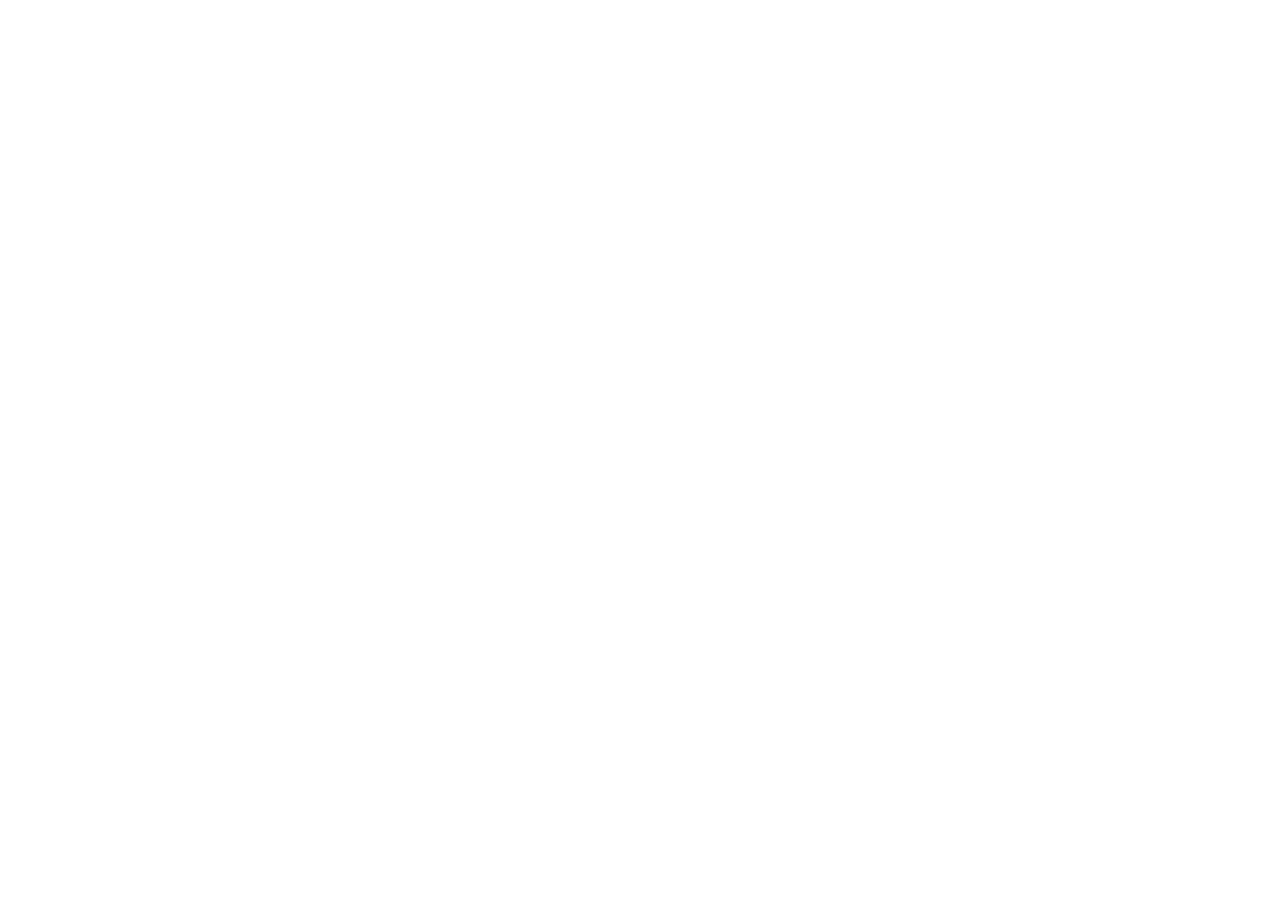
==== index.html @ 93e6b396 "feat: add initial HTML structure and main project folders" ====
<!DOCTYPE html>
<html lang="en">
<head>
    <meta charset="UTF-8">
    <meta name="viewport" content="width=device-width, initial-scale=1.0">
    <title>Document</title>
</head>
<body>
    
    
</body>
</html>
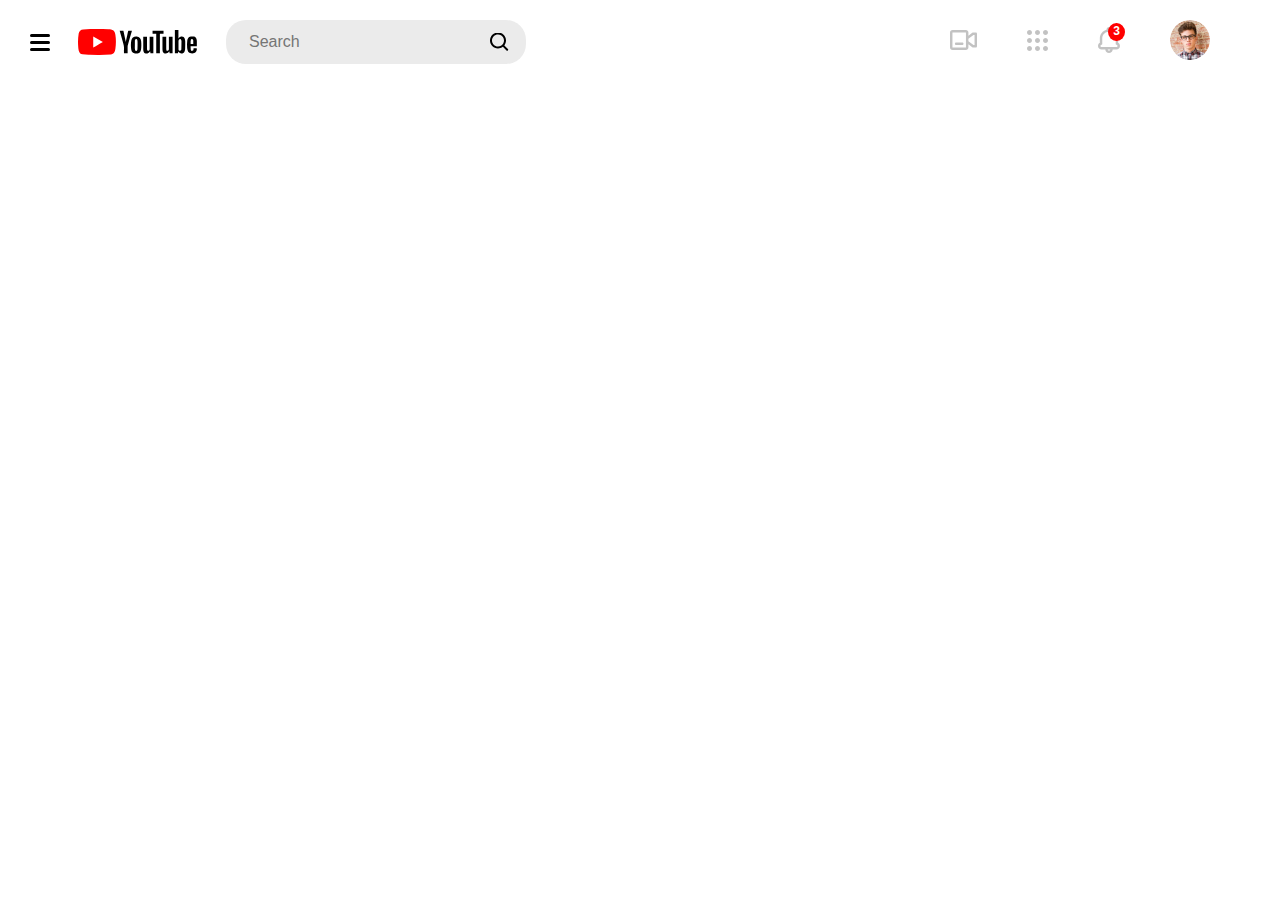
==== commit da632f87: "feat: add responsive header" ====
--- a/index.html
+++ b/index.html
@@ -1,12 +1,74 @@
 <!DOCTYPE html>
 <html lang="en">
-<head>
-    <meta charset="UTF-8">
-    <meta name="viewport" content="width=device-width, initial-scale=1.0">
+  <head>
+    <meta charset="UTF-8" />
+    <meta name="viewport" content="width=device-width, initial-scale=1.0" />
+    <link rel="stylesheet" href="css/normalise.css" />
+    <link rel="stylesheet" href="css/header.css" />
     <title>Document</title>
-</head>
-<body>
-    
-    
-</body>
-</html>+  </head>
+  <body>
+    <header class="header">
+      <div class="header__container">
+        <div class="header__left">
+          <div class="header__hamburger">
+            <div class="header__hamburger-line"></div>
+            <div class="header__hamburger-line"></div>
+            <div class="header__hamburger-line"></div>
+          </div>
+          <img
+            src="./assets/svgs/ytlogo.svg"
+            alt="YouTubelogo icon"
+            class="header__logo"
+          />
+          <div class="header__search-input">
+            <input
+              type="text"
+              class="header__search-input__field"
+              placeholder="Search"
+            />
+            <img
+              src="./assets/svgs/search.svg"
+              alt="search icon"
+              class="header__search-icon"
+            />
+          </div>
+        </div>
+
+        <div class="header__right">
+          <div class="header__controls">
+            <div class="header__control header__camera">
+              <img
+                src="./assets/svgs/camera.svg"
+                class="header__camera-icon"
+                alt="camera icon"
+              />
+            </div>
+            <div class="header__control header__sections">
+              <img
+                src="./assets/svgs/dots.svg"
+                class="header__sections-icon"
+                alt="section icon"
+              />
+            </div>
+            <div class="header__control header__notifications">
+              <img
+                src="./assets/svgs/bell.svg"
+                class="header__notifications-icon"
+                alt="notification icon"
+              />
+              <span class="header__notifications-count">3</span>
+            </div>
+          </div>
+          <div class="header__profile">
+            <img
+              src="./assets/imgs/userpic.png"
+              class="header__profile-icon"
+              alt="profile icon"
+            />
+          </div>
+        </div>
+      </div>
+    </header>
+  </body>
+</html>
--- a/css/normalise.css
+++ b/css/normalise.css
@@ -0,0 +1,349 @@
+/*! normalize.css v8.0.1 | MIT License | github.com/necolas/normalize.css */
+
+/* Document
+   ========================================================================== */
+
+/**
+ * 1. Correct the line height in all browsers.
+ * 2. Prevent adjustments of font size after orientation changes in iOS.
+ */
+
+ html {
+    line-height: 1.15; /* 1 */
+    -webkit-text-size-adjust: 100%; /* 2 */
+  }
+  
+  /* Sections
+     ========================================================================== */
+  
+  /**
+   * Remove the margin in all browsers.
+   */
+  
+  body {
+    margin: 0;
+  }
+  
+  /**
+   * Render the `main` element consistently in IE.
+   */
+  
+  main {
+    display: block;
+  }
+  
+  /**
+   * Correct the font size and margin on `h1` elements within `section` and
+   * `article` contexts in Chrome, Firefox, and Safari.
+   */
+  
+  h1 {
+    font-size: 2em;
+    margin: 0.67em 0;
+  }
+  
+  /* Grouping content
+     ========================================================================== */
+  
+  /**
+   * 1. Add the correct box sizing in Firefox.
+   * 2. Show the overflow in Edge and IE.
+   */
+  
+  hr {
+    box-sizing: content-box; /* 1 */
+    height: 0; /* 1 */
+    overflow: visible; /* 2 */
+  }
+  
+  /**
+   * 1. Correct the inheritance and scaling of font size in all browsers.
+   * 2. Correct the odd `em` font sizing in all browsers.
+   */
+  
+  pre {
+    font-family: monospace, monospace; /* 1 */
+    font-size: 1em; /* 2 */
+  }
+  
+  /* Text-level semantics
+     ========================================================================== */
+  
+  /**
+   * Remove the gray background on active links in IE 10.
+   */
+  
+  a {
+    background-color: transparent;
+  }
+  
+  /**
+   * 1. Remove the bottom border in Chrome 57-
+   * 2. Add the correct text decoration in Chrome, Edge, IE, Opera, and Safari.
+   */
+  
+  abbr[title] {
+    border-bottom: none; /* 1 */
+    text-decoration: underline; /* 2 */
+    text-decoration: underline dotted; /* 2 */
+  }
+  
+  /**
+   * Add the correct font weight in Chrome, Edge, and Safari.
+   */
+  
+  b,
+  strong {
+    font-weight: bolder;
+  }
+  
+  /**
+   * 1. Correct the inheritance and scaling of font size in all browsers.
+   * 2. Correct the odd `em` font sizing in all browsers.
+   */
+  
+  code,
+  kbd,
+  samp {
+    font-family: monospace, monospace; /* 1 */
+    font-size: 1em; /* 2 */
+  }
+  
+  /**
+   * Add the correct font size in all browsers.
+   */
+  
+  small {
+    font-size: 80%;
+  }
+  
+  /**
+   * Prevent `sub` and `sup` elements from affecting the line height in
+   * all browsers.
+   */
+  
+  sub,
+  sup {
+    font-size: 75%;
+    line-height: 0;
+    position: relative;
+    vertical-align: baseline;
+  }
+  
+  sub {
+    bottom: -0.25em;
+  }
+  
+  sup {
+    top: -0.5em;
+  }
+  
+  /* Embedded content
+     ========================================================================== */
+  
+  /**
+   * Remove the border on images inside links in IE 10.
+   */
+  
+  img {
+    border-style: none;
+  }
+  
+  /* Forms
+     ========================================================================== */
+  
+  /**
+   * 1. Change the font styles in all browsers.
+   * 2. Remove the margin in Firefox and Safari.
+   */
+  
+  button,
+  input,
+  optgroup,
+  select,
+  textarea {
+    font-family: inherit; /* 1 */
+    font-size: 100%; /* 1 */
+    line-height: 1.15; /* 1 */
+    margin: 0; /* 2 */
+  }
+  
+  /**
+   * Show the overflow in IE.
+   * 1. Show the overflow in Edge.
+   */
+  
+  button,
+  input { /* 1 */
+    overflow: visible;
+  }
+  
+  /**
+   * Remove the inheritance of text transform in Edge, Firefox, and IE.
+   * 1. Remove the inheritance of text transform in Firefox.
+   */
+  
+  button,
+  select { /* 1 */
+    text-transform: none;
+  }
+  
+  /**
+   * Correct the inability to style clickable types in iOS and Safari.
+   */
+  
+  button,
+  [type="button"],
+  [type="reset"],
+  [type="submit"] {
+    -webkit-appearance: button;
+  }
+  
+  /**
+   * Remove the inner border and padding in Firefox.
+   */
+  
+  button::-moz-focus-inner,
+  [type="button"]::-moz-focus-inner,
+  [type="reset"]::-moz-focus-inner,
+  [type="submit"]::-moz-focus-inner {
+    border-style: none;
+    padding: 0;
+  }
+  
+  /**
+   * Restore the focus styles unset by the previous rule.
+   */
+  
+  button:-moz-focusring,
+  [type="button"]:-moz-focusring,
+  [type="reset"]:-moz-focusring,
+  [type="submit"]:-moz-focusring {
+    outline: 1px dotted ButtonText;
+  }
+  
+  /**
+   * Correct the padding in Firefox.
+   */
+  
+  fieldset {
+    padding: 0.35em 0.75em 0.625em;
+  }
+  
+  /**
+   * 1. Correct the text wrapping in Edge and IE.
+   * 2. Correct the color inheritance from `fieldset` elements in IE.
+   * 3. Remove the padding so developers are not caught out when they zero out
+   *    `fieldset` elements in all browsers.
+   */
+  
+  legend {
+    box-sizing: border-box; /* 1 */
+    color: inherit; /* 2 */
+    display: table; /* 1 */
+    max-width: 100%; /* 1 */
+    padding: 0; /* 3 */
+    white-space: normal; /* 1 */
+  }
+  
+  /**
+   * Add the correct vertical alignment in Chrome, Firefox, and Opera.
+   */
+  
+  progress {
+    vertical-align: baseline;
+  }
+  
+  /**
+   * Remove the default vertical scrollbar in IE 10+.
+   */
+  
+  textarea {
+    overflow: auto;
+  }
+  
+  /**
+   * 1. Add the correct box sizing in IE 10.
+   * 2. Remove the padding in IE 10.
+   */
+  
+  [type="checkbox"],
+  [type="radio"] {
+    box-sizing: border-box; /* 1 */
+    padding: 0; /* 2 */
+  }
+  
+  /**
+   * Correct the cursor style of increment and decrement buttons in Chrome.
+   */
+  
+  [type="number"]::-webkit-inner-spin-button,
+  [type="number"]::-webkit-outer-spin-button {
+    height: auto;
+  }
+  
+  /**
+   * 1. Correct the odd appearance in Chrome and Safari.
+   * 2. Correct the outline style in Safari.
+   */
+  
+  [type="search"] {
+    -webkit-appearance: textfield; /* 1 */
+    outline-offset: -2px; /* 2 */
+  }
+  
+  /**
+   * Remove the inner padding in Chrome and Safari on macOS.
+   */
+  
+  [type="search"]::-webkit-search-decoration {
+    -webkit-appearance: none;
+  }
+  
+  /**
+   * 1. Correct the inability to style clickable types in iOS and Safari.
+   * 2. Change font properties to `inherit` in Safari.
+   */
+  
+  ::-webkit-file-upload-button {
+    -webkit-appearance: button; /* 1 */
+    font: inherit; /* 2 */
+  }
+  
+  /* Interactive
+     ========================================================================== */
+  
+  /*
+   * Add the correct display in Edge, IE 10+, and Firefox.
+   */
+  
+  details {
+    display: block;
+  }
+  
+  /*
+   * Add the correct display in all browsers.
+   */
+  
+  summary {
+    display: list-item;
+  }
+  
+  /* Misc
+     ========================================================================== */
+  
+  /**
+   * Add the correct display in IE 10+.
+   */
+  
+  template {
+    display: none;
+  }
+  
+  /**
+   * Add the correct display in IE 10.
+   */
+  
+  [hidden] {
+    display: none;
+  }--- a/css/header.css
+++ b/css/header.css
@@ -0,0 +1,160 @@
+.header {
+  .header__container {
+    margin: 0 auto;
+    max-width: 1920px;
+    display: flex;
+    flex-direction: row;
+    justify-content: space-between;
+    align-items: center;
+    padding: 20px 70px 50px 30px;
+  }
+}
+
+.header__left {
+  display: flex;
+  flex-direction: row;
+  justify-content: flex-start;
+  align-items: center;
+  gap: 28px;
+}
+
+.header__logo {
+  width: 120px;
+  height: auto;
+}
+
+.header__search-input {
+  position: relative;
+  padding-left: 59px;
+}
+
+.header__search-input input {
+  height: 44px;
+  width: 830px;
+  background-color: #EBEBEB;
+  ;
+  border: 0;
+  border-radius: 20px;
+  padding: 0;
+}
+
+.header__search-input input::placeholder {
+  padding-left: 23px;
+  font: normal 400 16px/20px "Mulish", sans-serif;
+}
+
+.header__search-input .header__search-icon {
+  position: absolute;
+  right: 17px;
+  top: 50%;
+  transform: translateY(-50%);
+}
+
+.header__right {
+  display: flex;
+  flex-direction: row;
+  justify-content: flex-end;
+  align-items: center;
+  gap: 50px;
+}
+
+.header__profile-icon {
+  width: 40px;
+  height: 40px;
+  border-radius: 50%;
+}
+
+.header__controls {
+  display: flex;
+  flex-direction: row;
+  justify-content: center;
+  align-items: center;
+  gap: 50px;
+}
+
+.header__notifications {
+  position: relative;
+}
+
+.header__notifications-count {
+  position: absolute;
+  top: -4px;
+  right: -5px;
+  background-color: #FF0000;
+  padding: 1px 5px 2px;
+  border-radius: 50%;
+  font: normal 700 12px/15px "Mulish", sans-serif;
+  color: #FFFFFF;
+  display: flex;
+  align-items: center;
+  justify-content: center;
+}
+
+.header__hamburger {
+  display: flex;
+  flex-direction: column;
+  gap: 4px;
+}
+
+.header__hamburger-line {
+  background-color: black;
+  width: 20px;
+  height: 3px;
+  border-radius: 2px;
+}
+
+@media (max-width: 1440px) {
+  .header__search-input {
+    padding-left: 0;
+  }
+
+  .header__search-input input {
+    width: 300px;
+  }
+}
+
+@media (max-width: 868px) {
+  .header__search-input input {
+    width: 210px;
+  }
+}
+
+@media (max-width: 768px) {
+  .header__controls {
+    display: none;
+  }
+
+  .header__search-input input {
+    width: 200px;
+  }
+}
+
+@media (max-width: 552px) {
+  .header__container {
+    padding: 10px 16px 16px;
+  }
+
+  .header__left {
+    gap: 100px;
+  }
+
+  .logo {
+    justify-self: center;
+    transform: translateY(-3px);
+  }
+
+  .header__profile-icon {
+    width: 30px;
+    height: 30px;
+  }
+
+  .header__search-input__field {
+    display: none;
+  }
+
+  .header__search-icon {
+    position: static;
+    align-self: center;
+    transform: none;
+  }
+}
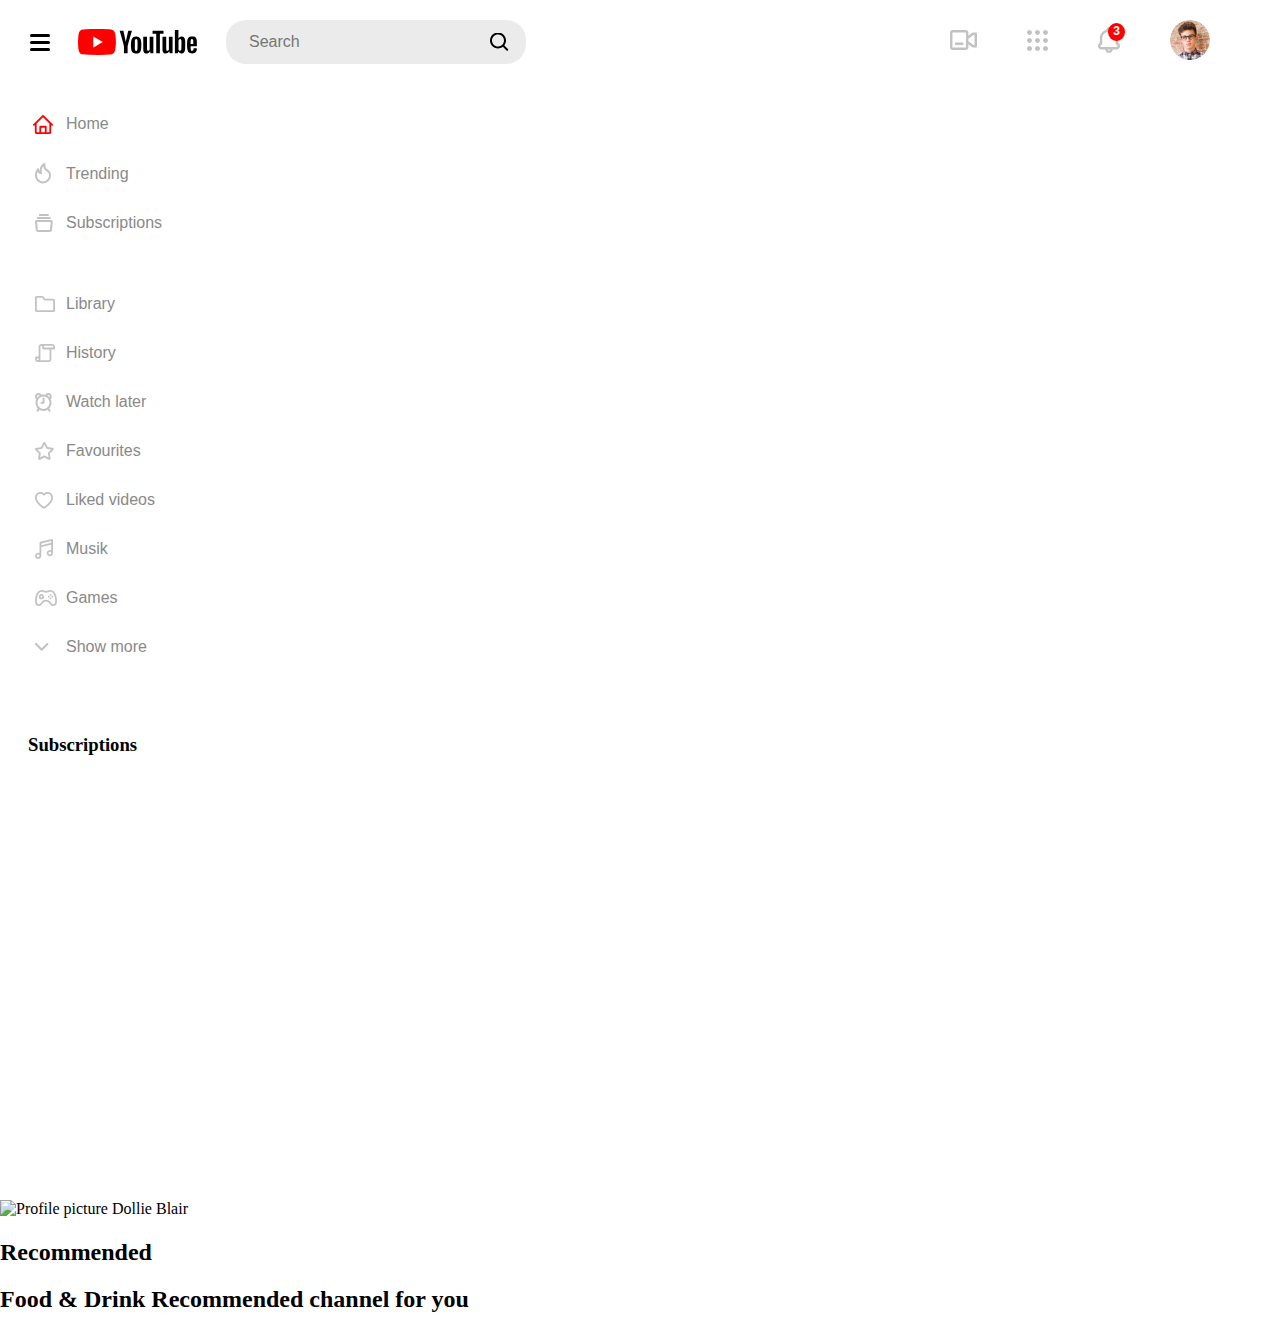
==== commit b7f2a8f5: "fest: sidebar" ====
--- a/index.html
+++ b/index.html
@@ -5,6 +5,7 @@
     <meta name="viewport" content="width=device-width, initial-scale=1.0" />
     <link rel="stylesheet" href="css/normalise.css" />
     <link rel="stylesheet" href="css/header.css" />
+    <link rel="stylesheet" href="css/sidebar.css" />
     <title>Document</title>
   </head>
   <body>
@@ -70,5 +71,152 @@
         </div>
       </div>
     </header>
+
+    <div class="layout">
+      <!-- Sidebar -->
+      <aside class="sidebar">
+        <nav class="sidebar__nav">
+
+          <a href="#" class="sidebar__nav-link sidebar__nav-link--active">
+            <img
+              src="./assets/svgs/home.svg"
+              class="sidebar__nav-link__image"
+            />
+            <span class="sidebar__nav-link__text">Home</span>
+          </a>
+
+          <a href="#" class="sidebar__nav-link">
+            <img
+              src="./assets/svgs/trending.svg"
+              alt="Trending"
+              class="sidebar__nav-link__icon"
+            />
+            <span class="sidebar__nav-link__text">Trending</span>
+          </a>
+          <a href="#" class="sidebar__nav-link">
+            <img
+              src="./assets/svgs/subscription.svg"
+              alt="Subscriptions"
+              class="sidebar__nav-link__icon"
+            />
+            <span class="sidebar__nav-link__text">Subscriptions</span>
+          </a>
+          <a href="#" class="sidebar__nav-link">
+            <img
+              src="./assets/svgs/library.svg"
+              alt="Library"
+              class="sidebar__nav-link__icon"
+            />
+            <span class="sidebar__nav-link__text">Library</span>
+          </a>
+
+          <a href="#" class="sidebar__nav-link">
+            <img
+              src="./assets/svgs/history.svg"
+              alt="History"
+              class="sidebar__nav-link__icon"
+            />
+            <span class="sidebar__nav-link__text">History</span>
+          </a>
+          <a href="#" class="sidebar__nav-link">
+            <img
+              src="./assets/svgs/watchlater.svg"
+              alt="Watch later"
+              class="sidebar__nav-link__icon"
+            />
+            <span class="sidebar__nav-link__text">Watch later</span>
+          </a>
+          <a href="#" class="sidebar__nav-link">
+            <img
+              src="./assets/svgs/favourites.svg"
+              alt="Favourites"
+              class="sidebar__nav-link__icon"
+            />
+            <span class="sidebar__nav-link__text">Favourites</span>
+          </a>
+
+          <a href="#" class="sidebar__nav-link">
+            <img
+              src="./assets/svgs/liked-videos.svg"
+              alt="Liked videos"
+              class="sidebar__nav-link__icon"
+            />
+            <span class="sidebar__nav-link__text">Liked videos</span>
+          </a>
+
+          <a href="#" class="sidebar__nav-link">
+            <img
+              src="./assets/svgs/music.svg"
+              alt="Musik"
+              class="sidebar__nav-link__icon"
+            />
+            <span class="sidebar__nav-link__text">Musik</span>
+          </a>
+
+          <a href="#" class="sidebar__nav-link">
+            <img
+              src="./assets/svgs/games.svg"
+              alt="Games"
+              class="sidebar__nav-link__icon"
+            />
+            <span class="sidebar__nav-link__text">Games</span>
+          </a>
+          <a href="#" class="sidebar__nav-link">
+            <img
+              src="./assets/svgs/show-more.svg"
+              alt="Show more"
+              class="sidebar__nav-link__icon"
+            />
+            <span class="sidebar__nav-link__text">Show more</span>
+          </a>
+        </nav>
+        <div class="sidebar__subscriptions">
+          <h3>Subscriptions</h3>
+          <!-- Список подписок -->
+        </div>
+        <div class="sidebar__settings">
+          <!-- Ссылка на настройки -->
+        </div>
+      </aside>
+
+      <!-- Main Content -->
+      <main class="main-content">
+        <!-- Profile Section -->
+        <section class="profile-section">
+          <img
+            src="profile-pic.jpg"
+            alt="Profile picture"
+            class="profile-section__image"
+          />
+          <span class="profile-section__name">Dollie Blair</span>
+        </section>
+
+        <!-- Video Carousel -->
+        <section class="video-carousel">
+          <!-- Здесь можно реализовать карусель видео -->
+        </section>
+
+        <!-- Recommended Section -->
+        <section class="recommended">
+          <h2 class="recommended__title">Recommended</h2>
+          <div class="recommended__videos">
+            <!-- Блоки видео -->
+          </div>
+        </section>
+
+        <!-- Food & Drink Section -->
+        <section class="food-drink">
+          <h2 class="food-drink__title">
+            Food & Drink
+            <span class="food-drink__subtitle"
+              >Recommended channel for you</span
+            >
+          </h2>
+          <div class="food-drink__videos">
+            <!-- Блоки видео в категории Food & Drink -->
+          </div>
+        </section>
+      </main>
+    </div>
   </body>
 </html>
--- a/css/sidebar.css
+++ b/css/sidebar.css
@@ -0,0 +1,99 @@
+.sidebar {
+  display: flex;
+  flex-direction: column;
+  align-items: flex-start;
+  padding-left: 28px;
+  width: 250px;
+  height: 1086px;
+}
+
+.sidebar__nav {
+  display: flex;
+  flex-direction: column;
+  gap: 29px;
+  padding-left: 7px;
+  margin-bottom: 58px;
+}
+
+.sidebar__nav :nth-child(4) {
+  margin-top: 32px;
+}
+
+.sidebar__nav-link {
+  display: grid;
+  grid-template-columns: 16px 1fr;
+  align-items: center;
+  gap: 15px;
+  text-decoration: none;
+}
+
+.sidebar__nav-link__image {
+  justify-self: center;
+}
+
+@media (max-width: 768px) {
+  .sidebar {
+    position: fixed;
+    background-color: #f4f4f4; /* Замените на свой цвет */
+    bottom: 0;
+    left: 0;
+    padding: 30px 0;
+    width: 100%;
+    height: auto;
+    z-index: 3;
+  }
+
+  .sidebar_hidden {
+    display: flex;
+  }
+
+  .sidebar__nav {
+    flex-direction: row;
+    justify-content: center;
+    width: 100%;
+    margin-bottom: 0;
+    padding-left: 0;
+  }
+
+  .sidebar__nav :nth-child(n + 5) {
+    display: none;
+  }
+
+  .sidebar__nav :nth-child(4) {
+    margin-top: 0;
+  }
+
+  .sidebar__nav-link {
+    display: flex;
+    flex-direction: column;
+    gap: 5px;
+  }
+
+  .sidebar__settings {
+    display: none;
+  }
+}
+
+@media (max-width: 480px) {
+  .sidebar__nav-link {
+    gap: 6px;
+  }
+
+  .sidebar__nav {
+    gap: 0;
+  }
+
+  .sidebar__nav-link__text {
+    font: normal 400 10px/13px "Mulish", sans-serif;
+  }
+}
+
+.sidebar__nav-link__text {
+  font: normal 400 16px/20px "Mulish", sans-serif;
+  color: #898989;
+  cursor: pointer;
+}
+
+.sidebar__nav-link__text:hover {
+  color: #555;
+}
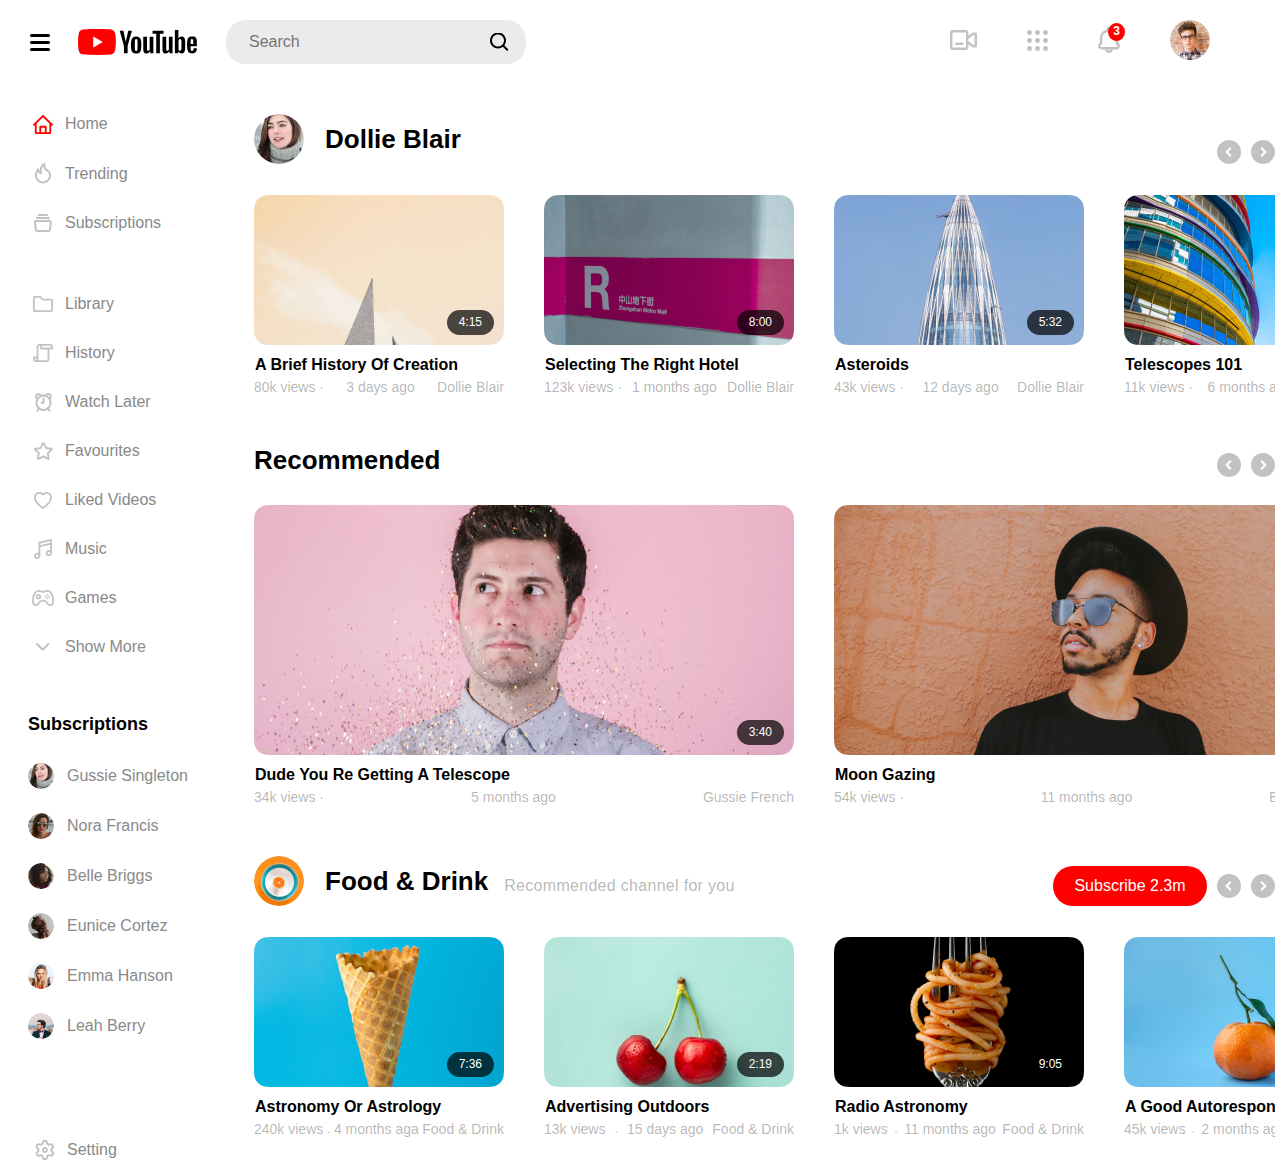
==== commit 5bda0e8c: "create pixel perfect layout and media" ====
--- a/index.html
+++ b/index.html
@@ -6,11 +6,14 @@
     <link rel="stylesheet" href="css/normalise.css" />
     <link rel="stylesheet" href="css/header.css" />
     <link rel="stylesheet" href="css/sidebar.css" />
+    <link rel="stylesheet" href="css/main-content.css" />
+    <link rel="stylesheet" href="css/channel_page.css" />
     <title>Document</title>
   </head>
+
   <body>
     <header class="header">
-      <div class="header__container">
+      <div class="wrapper">
         <div class="header__left">
           <div class="header__hamburger">
             <div class="header__hamburger-line"></div>
@@ -73,150 +76,497 @@
     </header>
 
     <div class="layout">
-      <!-- Sidebar -->
-      <aside class="sidebar">
-        <nav class="sidebar__nav">
-
-          <a href="#" class="sidebar__nav-link sidebar__nav-link--active">
+      <div class="wrapper">
+        <aside class="sidebar">
+          <nav class="sidebar__nav">
+            <a href="#" class="sidebar__nav-link sidebar__nav-link--active">
+              <img
+                src="./assets/svgs/home.svg"
+                alt="Home"
+                class="sidebar__nav-icon"
+              />
+              <span class="sidebar__nav-text">Home</span>
+            </a>
+            <a href="#" class="sidebar__nav-link">
+              <img
+                src="./assets/svgs/trending.svg"
+                alt="Trending"
+                class="sidebar__nav-icon"
+              />
+              <span class="sidebar__nav-text">Trending</span>
+            </a>
+            <a href="#" class="sidebar__nav-link">
+              <img
+                src="./assets/svgs/subscription.svg"
+                alt="Subscriptions"
+                class="sidebar__nav-icon"
+              />
+              <span class="sidebar__nav-text">Subscriptions</span>
+            </a>
+            <a href="#" class="sidebar__nav-link">
+              <img
+                src="./assets/svgs/library.svg"
+                alt="Library"
+                class="sidebar__nav-icon"
+              />
+              <span class="sidebar__nav-text">Library</span>
+            </a>
+            <a href="#" class="sidebar__nav-link">
+              <img
+                src="./assets/svgs/history.svg"
+                alt="History"
+                class="sidebar__nav-icon"
+              />
+              <span class="sidebar__nav-text">History</span>
+            </a>
+            <a href="#" class="sidebar__nav-link">
+              <img
+                src="./assets/svgs/watch-later.svg"
+                alt="Watch Later"
+                class="sidebar__nav-icon"
+              />
+              <span class="sidebar__nav-text">Watch Later</span>
+            </a>
+            <a href="#" class="sidebar__nav-link">
+              <img
+                src="./assets/svgs/favourites.svg"
+                alt="Favourites"
+                class="sidebar__nav-icon"
+              />
+              <span class="sidebar__nav-text">Favourites</span>
+            </a>
+            <a href="#" class="sidebar__nav-link">
+              <img
+                src="./assets/svgs/liked-videos.svg"
+                alt="Liked Videos"
+                class="sidebar__nav-icon"
+              />
+              <span class="sidebar__nav-text">Liked Videos</span>
+            </a>
+            <a href="#" class="sidebar__nav-link">
+              <img
+                src="./assets/svgs/music.svg"
+                alt="Music"
+                class="sidebar__nav-icon"
+              />
+              <span class="sidebar__nav-text">Music</span>
+            </a>
+            <a href="#" class="sidebar__nav-link">
+              <img
+                src="./assets/svgs/games.svg"
+                alt="Games"
+                class="sidebar__nav-icon"
+              />
+              <span class="sidebar__nav-text">Games</span>
+            </a>
+            <a href="#" class="sidebar__nav-link">
+              <img
+                src="./assets/svgs/show-more.svg"
+                alt="Show More"
+                class="sidebar__nav-icon"
+              />
+              <span class="sidebar__nav-text">Show More</span>
+            </a>
+          </nav>
+
+          <div class="sidebar__subscriptions">
+            <h3 class="sidebar__subscriptions-title">Subscriptions</h3>
+            <a href="#" class="sidebar__subscriptions-link">
+              <img
+                src="./assets/imgs/userpic-gussie.png"
+                alt="Gussie Singleton"
+                class="sidebar__subscriptions-icon"
+              />
+              <span class="sidebar__subscriptions-text">Gussie Singleton</span>
+            </a>
+            <a href="#" class="sidebar__subscriptions-link">
+              <img
+                src="./assets/imgs/userpic-nora.png"
+                alt="Nora Francis"
+                class="sidebar__subscriptions-icon"
+              />
+              <span class="sidebar__subscriptions-text">Nora Francis</span>
+            </a>
+            <a href="#" class="sidebar__subscriptions-link">
+              <img
+                src="./assets/imgs/userpic-belle.png"
+                alt="Belle Briggs"
+                class="sidebar__subscriptions-icon"
+              />
+              <span class="sidebar__subscriptions-text">Belle Briggs</span>
+            </a>
+            <a href="#" class="sidebar__subscriptions-link">
+              <img
+                src="./assets/imgs/userpic-eunice.png"
+                alt="Eunice Cortez"
+                class="sidebar__subscriptions-icon"
+              />
+              <span class="sidebar__subscriptions-text">Eunice Cortez</span>
+            </a>
+            <a href="#" class="sidebar__subscriptions-link">
+              <img
+                src="./assets/imgs/userpic-emma.png"
+                alt="Emma Hanson"
+                class="sidebar__subscriptions-icon"
+              />
+              <span class="sidebar__subscriptions-text">Emma Hanson</span>
+            </a>
+            <a href="#" class="sidebar__subscriptions-link">
+              <img
+                src="./assets/imgs/userpic-leah.png"
+                alt="Leah Berry"
+                class="sidebar__subscriptions-icon"
+              />
+              <span class="sidebar__subscriptions-text">Leah Berry</span>
+            </a>
+          </div>
+
+          <a href="#" class="sidebar__link sidebar__settings">
             <img
-              src="./assets/svgs/home.svg"
-              class="sidebar__nav-link__image"
+              src="./assets/svgs/setting.svg"
+              alt="Settings"
+              class="sidebar__settings-icon"
             />
-            <span class="sidebar__nav-link__text">Home</span>
+            <span class="sidebar__settings-text">Setting</span>
           </a>
-
-          <a href="#" class="sidebar__nav-link">
-            <img
-              src="./assets/svgs/trending.svg"
-              alt="Trending"
-              class="sidebar__nav-link__icon"
-            />
-            <span class="sidebar__nav-link__text">Trending</span>
-          </a>
-          <a href="#" class="sidebar__nav-link">
-            <img
-              src="./assets/svgs/subscription.svg"
-              alt="Subscriptions"
-              class="sidebar__nav-link__icon"
-            />
-            <span class="sidebar__nav-link__text">Subscriptions</span>
-          </a>
-          <a href="#" class="sidebar__nav-link">
-            <img
-              src="./assets/svgs/library.svg"
-              alt="Library"
-              class="sidebar__nav-link__icon"
-            />
-            <span class="sidebar__nav-link__text">Library</span>
-          </a>
-
-          <a href="#" class="sidebar__nav-link">
-            <img
-              src="./assets/svgs/history.svg"
-              alt="History"
-              class="sidebar__nav-link__icon"
-            />
-            <span class="sidebar__nav-link__text">History</span>
-          </a>
-          <a href="#" class="sidebar__nav-link">
-            <img
-              src="./assets/svgs/watchlater.svg"
-              alt="Watch later"
-              class="sidebar__nav-link__icon"
-            />
-            <span class="sidebar__nav-link__text">Watch later</span>
-          </a>
-          <a href="#" class="sidebar__nav-link">
-            <img
-              src="./assets/svgs/favourites.svg"
-              alt="Favourites"
-              class="sidebar__nav-link__icon"
-            />
-            <span class="sidebar__nav-link__text">Favourites</span>
-          </a>
-
-          <a href="#" class="sidebar__nav-link">
-            <img
-              src="./assets/svgs/liked-videos.svg"
-              alt="Liked videos"
-              class="sidebar__nav-link__icon"
-            />
-            <span class="sidebar__nav-link__text">Liked videos</span>
-          </a>
-
-          <a href="#" class="sidebar__nav-link">
-            <img
-              src="./assets/svgs/music.svg"
-              alt="Musik"
-              class="sidebar__nav-link__icon"
-            />
-            <span class="sidebar__nav-link__text">Musik</span>
-          </a>
-
-          <a href="#" class="sidebar__nav-link">
-            <img
-              src="./assets/svgs/games.svg"
-              alt="Games"
-              class="sidebar__nav-link__icon"
-            />
-            <span class="sidebar__nav-link__text">Games</span>
-          </a>
-          <a href="#" class="sidebar__nav-link">
-            <img
-              src="./assets/svgs/show-more.svg"
-              alt="Show more"
-              class="sidebar__nav-link__icon"
-            />
-            <span class="sidebar__nav-link__text">Show more</span>
-          </a>
-        </nav>
-        <div class="sidebar__subscriptions">
-          <h3>Subscriptions</h3>
-          <!-- Список подписок -->
-        </div>
-        <div class="sidebar__settings">
-          <!-- Ссылка на настройки -->
-        </div>
-      </aside>
-
-      <!-- Main Content -->
-      <main class="main-content">
-        <!-- Profile Section -->
-        <section class="profile-section">
-          <img
-            src="profile-pic.jpg"
-            alt="Profile picture"
-            class="profile-section__image"
-          />
-          <span class="profile-section__name">Dollie Blair</span>
-        </section>
-
-        <!-- Video Carousel -->
-        <section class="video-carousel">
-          <!-- Здесь можно реализовать карусель видео -->
-        </section>
-
-        <!-- Recommended Section -->
-        <section class="recommended">
-          <h2 class="recommended__title">Recommended</h2>
-          <div class="recommended__videos">
-            <!-- Блоки видео -->
-          </div>
-        </section>
-
-        <!-- Food & Drink Section -->
-        <section class="food-drink">
-          <h2 class="food-drink__title">
-            Food & Drink
-            <span class="food-drink__subtitle"
-              >Recommended channel for you</span
-            >
-          </h2>
-          <div class="food-drink__videos">
-            <!-- Блоки видео в категории Food & Drink -->
-          </div>
-        </section>
-      </main>
+        </aside>
+
+        <main class="main-content">
+          <article class="profile-carousel-wrapper">
+            <section class="preview">
+              <div class="preview__header">
+                <div class="profile-section">
+                  <img
+                    src="./assets/imgs/userpic-dollie.png"
+                    alt="Profile picture"
+                    class="profile-section__image"
+                  />
+                  <h3 class="profile-section__name">Dollie Blair</h3>
+                </div>
+                <div class="preview__controls">
+                  <img
+                    src="./assets/svgs/arrow-left.svg"
+                    alt="Previous"
+                    class="preview__control preview__control--left"
+                  />
+                  <img
+                    src="./assets/svgs/arrow-right.svg"
+                    alt="Next"
+                    class="preview__control preview__control--right"
+                  />
+                </div>
+              </div>
+
+              <div class="preview__body">
+                <div class="video">
+                  <div class="video__thumbnail">
+                    <img
+                      src="./assets/imgs/video-image-1.jpg"
+                      alt="Astronomy Or Astrology"
+                      class="video__image"
+                    />
+                    <span class="video__duration">4:15</span>
+                  </div>
+                  <h4 class="video__title">A Brief History Of Creation</h4>
+                  <div class="video__info">
+                    <span class="video__views caption">80k views &#183;</span>
+                    <span class="video__time-ago caption">3 days ago</span>
+                    <span class="video__category caption">Dollie Blair</span>
+                  </div>
+                </div>
+                <div class="video">
+                  <div class="video__thumbnail">
+                    <img
+                      src="./assets/imgs/video-image-2.jpg"
+                      alt="Astronomy Or Astrology"
+                      class="video__image"
+                    />
+                    <span class="video__duration">8:00</span>
+                  </div>
+                  <h4 class="video__title">Selecting The Right Hotel</h4>
+                  <div class="video__info">
+                    <span class="video__views caption">123k views  &#183;</span>
+                    <span class="video__time-ago caption">1 months ago</span>
+                    <span class="video__category caption">Dollie Blair</span>
+                  </div>
+                </div>
+                <div class="video">
+                  <div class="video__thumbnail">
+                    <img
+                      src="./assets/imgs/video-image-3.jpg"
+                      alt="Advertising Outdoors"
+                      class="video__image"
+                    />
+                    <span class="video__duration">5:32</span>
+                  </div>
+                  <h4 class="video__title">Asteroids</h4>
+                  <div class="video__info">
+                    <span class="video__views caption">43k views &#183;</span>
+                    <span class="video__time-ago caption">12 days ago</span>
+                    <span class="video__category caption">Dollie Blair</span>
+                  </div>
+                </div>
+                <div class="video">
+                  <div class="video__thumbnail">
+                    <img
+                      src="./assets/imgs/video-image-4.jpg"
+                      alt="Astronomy Or Astrology"
+                      class="video__image"
+                    />
+                    <span class="video__duration">6:40</span>
+                  </div>
+                  <h4 class="video__title">Telescopes 101</h4>
+                  <div class="video__info">
+                    <span class="video__views caption">11k views &#183;</span>
+                    <span class="video__time-ago caption">6 months ago</span>
+                    <span class="video__category caption">Dollie Blair</span>
+                  </div>
+                </div>
+                <div class="video">
+                  <div class="video__thumbnail">
+                    <img
+                      src="./assets/imgs/video-image-5.jpg"
+                      alt="Astronomy Or Astrology"
+                      class="video__image"
+                    />
+                    <span class="video__duration">1:45</span>
+                  </div>
+                  <h4 class="video__title">Medical Care Is Just</h4>
+                  <div class="video__info">
+                    <span class="video__views caption">18k views &#183;</span>
+                    <span class="video__time-ago caption">2 days ago</span>
+                    <span class="video__category caption">Dollie Blair</span>
+                  </div>
+                </div>
+
+                <div class="video">
+                  <div class="video__thumbnail">
+                    <img
+                      src="./assets/imgs/video-image-6.jpg"
+                      alt="Astronomy Or Astrology"
+                      class="video__image"
+                    />
+                    <span class="video__duration">2:08</span>
+                  </div>
+                  <h4 class="video__title">Moon Gazing</h4>
+                  <div class="video__info">
+                    <span class="video__views caption">67k views &#183;</span>
+                    <span class="video__time-ago caption">4 months ago</span>
+                    <span class="video__category caption">Dollie Blair</span>
+                  </div>
+                </div>
+              </div>
+            </section>
+          </article>
+
+          <!-- Recommended Section -->
+          <section class="preview preview--large">
+            <div class="preview__header preview__header--large">
+              <h3 class="preview__title">Recommended</h3>
+              <div class="preview__controls">
+                <img
+                  src="./assets/svgs/arrow-left.svg"
+                  alt="Previous"
+                  class="preview__control preview__control--left"
+                />
+                <img
+                  src="./assets/svgs/arrow-right.svg"
+                  alt="Next"
+                  class="preview__control preview__control--right"
+                />
+              </div>
+            </div>
+          
+            <div class="preview__body preview__body--large">
+              <div class="video video--large">
+                <div class="video__thumbnail video__thumbnail--large">
+                  <img
+                    src="./assets/imgs/video-image-7.jpg"
+                    alt="Dude You Re Getting A Telescope"
+                    class="video__image"
+                  />
+                  <span class="video__duration">3:40</span>
+                </div>
+                <h4 class="video__title">Dude You Re Getting A Telescope</h4>
+                <div class="video__info">
+                  <span class="video__views caption">34k views &#183;</span>
+                  <span class="video__time-ago caption">5 months ago</span>
+                  <span class="video__category caption">Gussie French</span>
+                </div>
+              </div>
+              <div class="video video--large">
+                <div class="video__thumbnail video__thumbnail--large">
+                  <img
+                    src="./assets/imgs/video-image-8.jpg"
+                    alt="Moon Gazing"
+                    class="video__image"
+                  />
+                  <span class="video__duration">2:12</span>
+                </div>
+                <h4 class="video__title">Moon Gazing</h4>
+                <div class="video__info">
+                  <span class="video__views caption">54k views &#183;</span>
+                  <span class="video__time-ago caption">11 months ago</span>
+                  <span class="video__category caption">Edward Osborne</span>
+                </div>
+              </div>
+              <div class="video video--large">
+                <div class="video__thumbnail video__thumbnail--large">
+                  <img
+                    src="./assets/imgs/video-image-9.jpg"
+                    alt="Moon Gazing"
+                    class="video__image"
+                  />
+                  <span class="video__duration">2:19</span>
+                </div>
+                <h4 class="video__title">Moon Gazing</h4>
+                <div class="video__info">
+                  <span class="video__views caption">125k views &#183;</span>
+                  <span class="video__time-ago caption">15 days ago</span>
+                  <span class="video__category caption">Dollie Banks</span>
+                </div>
+              </div>
+            </div>
+          </section>
+          
+
+          <!-- Food & Drink Section -->
+          <section class="preview">
+            <div class="preview__header">
+              <div class="profile-section">
+                <img
+                  src="./assets/imgs/userpic-orange.jpg"
+                  alt="Profile picture"
+                  class="profile-section__image"
+                />
+                <h3 class="profile-section__name">Food & Drink</h3>
+                <h4 class="caption__food">Recommended channel for you</h4>
+              </div>
+              <div class="preview__controls">
+                <button class="button">
+                  Subscribe <span class="button-value">2.3m</span>
+                </button>
+                <img
+                  src="./assets/svgs/arrow-left.svg"
+                  alt="Previous"
+                  class="preview__control preview__control--left"
+                />
+                <img
+                  src="./assets/svgs/arrow-right.svg"
+                  alt="Next"
+                  class="preview__control preview__control--right"
+                />
+              </div>
+            </div>
+
+            <div class="preview__body">
+              <div class="video">
+                <div class="video__thumbnail">
+                  <img
+                    src="./assets/imgs/video-image-10.jpg"
+                    alt="Astronomy Or Astrology"
+                    class="video__image"
+                  />
+                  <span class="video__duration">7:36</span>
+                </div>
+                <h4 class="video__title">Astronomy Or Astrology</h4>
+                <div class="video__info">
+                  <span class="video__views caption">240k views</span>
+                  .
+                  <span class="video__time-ago caption">4 months aga</span>
+                  <span class="video__category caption">Food & Drink</span>
+                </div>
+              </div>
+              <div class="video">
+                <div class="video__thumbnail">
+                  <img
+                    src="./assets/imgs/video-image-11.jpg"
+                    alt="Advertising Outdoors"
+                    class="video__image"
+                  />
+                  <span class="video__duration">2:19</span>
+                </div>
+                <h4 class="video__title">Advertising Outdoors</h4>
+                <div class="video__info">
+                  <span class="video__views caption">13k views</span>
+                  .
+                  <span class="video__time-ago caption">15 days ago</span>
+                  <span class="video__category caption">Food & Drink</span>
+                </div>
+              </div>
+              <div class="video">
+                <div class="video__thumbnail">
+                  <img
+                    src="./assets/imgs/video-image-12.jpg"
+                    alt="Radio Astronomy"
+                    class="video__image"
+                  />
+                  <span class="video__duration">9:05</span>
+                </div>
+                <h4 class="video__title">Radio Astronomy</h4>
+                <div class="video__info">
+                  <span class="video__views caption">1k views</span>
+                  .
+                  <span class="video__time-ago caption">11 months ago</span>
+                  <span class="video__category caption">Food & Drink</span>
+                </div>
+              </div>
+              <div class="video">
+                <div class="video__thumbnail">
+                  <img
+                    src="./assets/imgs/video-image-13.jpg"
+                    alt="A Good Autoresponder"
+                    class="video__image"
+                  />
+                  <span class="video__duration">3:40</span>
+                </div>
+                <h4 class="video__title">A Good Autoresponder</h4>
+                <div class="video__info">
+                  <span class="video__views caption">45k views</span>
+                  .
+                  <span class="video__time-ago caption">2 months ago</span>
+                  <span class="video__category caption">Food & Drink</span>
+                </div>
+              </div>
+              <div class="video">
+                <div class="video__thumbnail">
+                  <img
+                    src="./assets/imgs/video-image-14.jpg"
+                    alt="Baby Monitor Technology"
+                    class="video__image"
+                  />
+                  <span class="video__duration">1:56</span>
+                </div>
+                <h4 class="video__title">Baby Monitor Technology</h4>
+                <div class="video__info">
+                  <span class="video__views caption">86k views</span>
+                  .
+                  <span class="video__time-ago caption">7 days ago</span>
+                  <span class="video__category caption">Food & Drink</span>
+                </div>
+              </div>
+
+              <div class="video">
+                <div class="video__thumbnail">
+                  <img
+                    src="./assets/imgs/video-image-15.jpg"
+                    alt="Asteroids"
+                    class="video__image"
+                  />
+                  <span class="video__duration">4:20</span>
+                </div>
+                <h4 class="video__title">Asteroids</h4>
+                <div class="video__info">
+                  <span class="video__views caption">123k views</span>
+                  .
+                  <span class="video__time-ago caption">4 months ago</span>
+                  <span class="video__category caption">Food & Drink</span>
+                </div>
+              </div>
+            </div>
+          </section>
+        </main>
+      </div>
     </div>
   </body>
 </html>
--- a/css/header.css
+++ b/css/header.css
@@ -1,5 +1,5 @@
 .header {
-  .header__container {
+  .wrapper {
     margin: 0 auto;
     max-width: 1920px;
     display: flex;
@@ -25,7 +25,7 @@
 
 .header__search-input {
   position: relative;
-  padding-left: 59px;
+  padding-left: 29px;
 }
 
 .header__search-input input {
@@ -130,7 +130,7 @@
 }
 
 @media (max-width: 552px) {
-  .header__container {
+  .wrapper {
     padding: 10px 16px 16px;
   }
 
--- a/css/sidebar.css
+++ b/css/sidebar.css
@@ -3,38 +3,145 @@
   flex-direction: column;
   align-items: flex-start;
   padding-left: 28px;
-  width: 250px;
-  height: 1086px;
+  width: 221px;
+  height: 100%;
 }
 
 .sidebar__nav {
   display: flex;
   flex-direction: column;
-  gap: 29px;
+  gap: 28px;
   padding-left: 7px;
-  margin-bottom: 58px;
-}
-
-.sidebar__nav :nth-child(4) {
-  margin-top: 32px;
-}
+  margin-bottom: 55px;
+}
+
+.sidebar__nav > :nth-child(4) {
+    margin-top: 32px;
+  }
 
 .sidebar__nav-link {
   display: grid;
   grid-template-columns: 16px 1fr;
   align-items: center;
+  gap: 14px;
+  text-decoration: none;
+  color: #898989;
+  font-family: "Mulish", sans-serif;
+  font-size: 16px;
+  font-weight: 400;
+  line-height: 20px;
+  padding-bottom: 1px;
+}
+
+.sidebar__nav-link:hover {
+  color: #555;
+}
+
+.sidebar__nav-link .sidebar__nav-icon {
+  justify-self: center;
+}
+
+.sidebar__nav-link .sidebar__nav-text {
+  font-family: "Mulish", sans-serif;
+  font-size: 16px;
+  font-weight: 400;
+  line-height: 20px;
+  color: #898989;
+}
+
+.sidebar__nav-link:hover .sidebar__nav-text {
+  color: #555;
+}
+
+.sidebar__subscriptions {
+  display: flex;
+  flex-direction: column;
+  gap: 30px;
+  row-gap: 27px;
+}
+
+.sidebar__subscriptions-title {
+  font-family: "Mulish", sans-serif;
+  font-size: 18px;
+  font-weight: 700;
+  line-height: 23px;
+  text-align: left;
+  margin: 0;
+}
+
+.sidebar__subscriptions-link {
+  display: grid;
+  height: 23px;
+  grid-template-columns: 26px 1fr;
+  align-items: center;
+  gap: 13px;
+  text-decoration: none;
+}
+
+ .sidebar__subscriptions-icon {
+  width: 26px;
+  height: 26px;
+  border-radius: 50%;
+  object-fit: cover;
+}
+
+.sidebar__subscriptions-link .sidebar__subscriptions-text {
+  font-family: "Mulish", sans-serif;
+  font-size: 16px;
+  font-weight: 400;
+  line-height: 20.08px;
+  color: #898989;
+  cursor: pointer;
+}
+
+.sidebar__subscriptions-link:hover .sidebar__subscriptions-text {
+  color: #555;
+}
+
+.sidebar__link {
+  display: flex;
+  align-items: center;
   gap: 15px;
   text-decoration: none;
-}
-
-.sidebar__nav-link__image {
-  justify-self: center;
+  color: #898989;
+  font-family: "Mulish", sans-serif;
+  font-size: 16px;
+  font-weight: 400;
+  line-height: 20.08px;
+}
+
+.sidebar__link:hover {
+  color: #555;
+}
+
+.sidebar__settings {
+  display: flex;
+  align-items: center;
+  gap: 12px;
+  padding-left: 7px;
+  margin-top: 104px;
+}
+
+.sidebar__settings .sidebar__settings-icon {
+  width: 20px;
+  height: 20px;
+}
+
+.sidebar__settings .sidebar__settings-text {
+  font-family: "Mulish", sans-serif;
+  font-size: 16px;
+  font-weight: 400;
+  color: #898989;
+}
+
+.sidebar__settings:hover .sidebar__settings-text {
+  color: #555;
 }
 
 @media (max-width: 768px) {
   .sidebar {
     position: fixed;
-    background-color: #f4f4f4; /* Замените на свой цвет */
+    background-color: #f4f4f4;
     bottom: 0;
     left: 0;
     padding: 30px 0;
@@ -69,6 +176,10 @@
     gap: 5px;
   }
 
+  .sidebar__subscriptions {
+    display: none;
+  }
+
   .sidebar__settings {
     display: none;
   }
@@ -87,13 +198,3 @@
     font: normal 400 10px/13px "Mulish", sans-serif;
   }
 }
-
-.sidebar__nav-link__text {
-  font: normal 400 16px/20px "Mulish", sans-serif;
-  color: #898989;
-  cursor: pointer;
-}
-
-.sidebar__nav-link__text:hover {
-  color: #555;
-}
--- a/css/main-content.css
+++ b/css/main-content.css
@@ -0,0 +1,225 @@
+html, body {
+    overflow-x: hidden; 
+  }
+  
+.layout {
+    display: grid;
+  }
+  
+  .layout .wrapper {
+    display: grid;
+    grid-template-columns: min-content minmax(200px, 1fr);
+    grid-auto-flow: column;
+    grid-auto-columns: minmax(200px, 1fr);
+    margin: 0 auto;
+    max-width: 1920px;
+  }
+  
+  .main-sidebar-hidden .wrapper {
+    display: block;
+  }
+  
+  .main-sidebar-hidden .wrapper .main__content {
+    margin: 0 60px 0 80px;
+  }
+  
+  .main-content {
+    display: flex;
+    flex-direction: column;
+    gap: 35px;
+    padding: 0 5px;
+  }
+  
+  .main-content_channel-page {
+    gap: 33px;
+  }
+  
+  .profile-carousel-wrapper {
+    display: flex;
+    flex-direction: column;
+    gap: 31px;
+    margin-bottom: 14px;
+  }
+  
+  .profile-section {
+    display: flex;
+    flex-direction: column;
+    gap: 11px;
+    cursor: pointer;
+  }
+  
+  .profile-section__header {
+    display: flex;
+    justify-content: space-between;
+    width: 100%;
+    padding-right: 144px;
+  }
+  
+  .profile-section__header .profile-section__image {
+    height: 50px;
+    width: 50px;
+    border-radius: 50%;
+  }
+  
+  .profile-section__name {
+    font-family: 'Mulish', sans-serif;
+    font-size: 26px;
+    font-weight: 700;
+    line-height: 32.63px; 
+    text-align: left;
+    text-underline-position: from-font;
+    text-decoration-skip-ink: none;
+  }
+  
+  
+  .carousel-controls {
+    display: flex;
+    align-items: center;
+    gap: 10px;
+    align-self: flex-end;
+  }
+  
+  .carousel-control-prev,
+  .carousel-control-next {
+    border: none;
+    background: transparent;
+    cursor: pointer;
+  }
+  
+  .carousel-control-prev img,
+  .carousel-control-next img {
+    width: 20px;
+    height: 20px;
+  }
+  
+  .video-carousel {
+    display: flex;
+    gap: 20px;
+    overflow-x: auto;
+    scrollbar-width: none;
+    -ms-overflow-style: none;
+  }
+  
+  .video-carousel::-webkit-scrollbar {
+    display: none;
+  }
+  
+  .video-card {
+    display: flex;
+    flex-direction: column;
+    gap: 12px;
+    width: 220px;
+  }
+  
+  .video-card__image-container {
+    position: relative;
+  }
+  
+  .video-card__image {
+    width: 100%;
+    height: auto;
+  }
+  
+  .video-card__duration {
+    position: absolute;
+    bottom: 10px;
+    left: 10px;
+    background-color: rgba(0, 0, 0, 0.6);
+    color: white;
+    padding: 5px;
+  }
+  
+  .video-card__title {
+    font-size: 18px;
+    font-weight: bold;
+    color: #333;
+  }
+  
+  .video-card__details {
+    display: flex;
+    gap: 12px;
+    font-size: 14px;
+    color: #666;
+  }
+  
+  .video-card__views,
+  .video-card__time-ago,
+  .video-card__author {
+    display: inline-block;
+  }
+  
+  @media (max-width: 768px) {
+    .profile-section__name {
+      font: normal 700 16px/20px 'Mulish', sans-serif;
+    }
+  
+    .profile-section {
+      align-items: center;
+      gap: 4px;
+    }
+  
+    .profile-section__header {
+      display: flex;
+      flex-direction: column;
+      gap: 10px;
+      padding-right: 0;
+    }
+  
+    .video-carousel {
+      flex-direction: column;
+      width: 100%;
+      gap: 30px;
+    }
+  
+    .carousel-controls {
+      align-self: center;
+    }
+  }
+  
+  @media (max-width: 480px) {
+    .profile-section__header {
+      display: none;
+    }
+  
+    .video-carousel {
+      display: flex;
+      flex-direction: column;
+      gap: 30px;
+      width: 100%;
+    }
+  
+    .video-card__duration {
+      font-size: 14px;
+      padding: 4px;
+    }
+  
+    .video-card__title {
+      font-size: 16px;
+    }
+  }
+  
+  /* Медиазапросы */
+  @media (max-width: 1200px) {
+    .main-sidebar-hidden .wrapper .main-content {
+      margin: 0 5px;
+    }
+  }
+  
+  @media (max-width: 1024px) {
+    .main-content .wrapper {
+      display: flex;
+      flex-direction: column;
+      position: relative;
+    }
+  }
+  
+  @media (max-width: 768px) {
+    .main-content {
+      padding: 0 16px 80px;
+    }
+  
+    .main-content_channel-page {
+      gap: 21px;
+    }
+  }
+  --- a/css/channel_page.css
+++ b/css/channel_page.css
@@ -0,0 +1,857 @@
+.main__content {
+    display: flex;
+    flex-direction: column;
+    gap: 35px;
+    padding: 0 5px;
+    max-width: 1120px;
+    margin: 0 auto;
+}
+
+.main__content_channel-page {
+    gap: 33px;
+}
+
+.channel-page {
+    display: flex;
+    flex-direction: column;
+    gap: 30px;
+    width: 100%;
+    padding: 0 65px 0 0;
+    transform: translateY(-20px);
+}
+
+.channel-page__image {
+    background-image: url("../assets/imgs/channel-image.jpg");
+    background-size: cover;
+    background-position: center;
+    border-radius: 14px;
+    height: 280px;
+}
+
+.channel-page__main {
+    display: flex;
+    flex-direction: column;
+    gap: 20px;
+}
+
+.channel-page__header {
+    display: flex;
+    justify-content: space-between;
+    align-items: center;
+}
+
+.channel-page__header-left-side-container {
+    display: grid;
+    grid-template-areas: "a b" "a c";
+    gap: 1px 14px;
+}
+
+.channel-page__logo {
+    grid-area: a;
+
+    width: 80px;
+    height: 80px;
+    border-radius: 50%;
+}
+
+.channel-page__owner-name {
+    grid-area: b;
+    align-self: end;
+    font-weight: bold;
+    font-size: 26px;
+    line-height: 33px;
+    font-family: 'Mulish', sans-serif;
+    margin: 0;
+    letter-spacing: 0.3px;
+}
+
+.channel-page__subscription-info {
+    grid-area: c;
+    align-self: start;
+    margin: 0;
+}
+
+.channel-page__header-right-side-container {
+    display: flex;
+    align-items: center;
+    gap: 20px;
+    align-self: flex-start;
+}
+
+.channel-page__main-container {
+    display: grid;
+    grid-template-areas: "a b" "c b";
+    row-gap: 59px;
+}
+
+.channel-page__sections-links {
+    grid-area: a;
+}
+
+.channel-page__video-description {
+    grid-area: c;
+}
+
+.channel-page__subscriptions {
+    grid-area: b;
+    margin-right: 78px;
+    width: 188px;
+    height: 260px;
+    padding-top: 3px;
+}
+
+.subscriptions__title {
+    font-family: "Mulish", sans-serif;
+    font-size: 16px;
+    font-weight: 400;
+    line-height: 20px;
+    text-align: left;
+    margin: 0;
+    margin-bottom: 5px;
+}
+
+.button {
+    font-family: "Mulish", sans-serif;
+    font-size: 16px;
+    font-weight: 400;
+    line-height: 20px;
+    padding: 10px 19px;
+    background-color: #ff0000;
+    border: none;
+    border-radius: 20px;
+    color: #ffffff;
+    width: 154px;
+    height: 40px;
+}
+
+.caption {
+    color: rgba(0, 0, 0, 0.3);
+    font: normal 400 14px/16px "Mulish", sans-serif;
+}
+
+.caption__food {
+    font-family: "Mulish", sans-serif;
+    font-size: 16px;
+    font-weight: 400;
+    line-height: 20.08px;
+    text-align: left;
+    text-underline-position: from-font;
+    text-decoration-skip-ink: none;
+    color: rgba(0, 0, 0, 0.3);
+    padding: 9px 0 0 6px;
+    letter-spacing: 0.3px;
+}
+
+.video-description {
+    display: grid;
+    grid-template-columns: 540px 1fr;
+    column-gap: 32px;
+}
+
+.video-description__show {
+
+
+    position: relative;
+    width: 540px;
+    height: 250px;
+    overflow: hidden;
+    z-index: 2;
+
+}
+
+.show__time {
+    position: absolute;
+    bottom: 10px;
+    right: 10px;
+    padding: 3px 9px;
+    border-radius: 12px;
+    color: #ffffff;
+    background-color: rgba(0, 0, 0, 0.7);
+    font-size: 12px;
+    line-height: 16px;
+}
+
+.video-description__info {
+    padding: 0;
+}
+
+.video-description__title {
+    font: normal bold 26px/34px "Mulish", sans-serif;
+    margin-bottom: 10px;
+    padding-right: 190px;
+    margin-top: 17px;
+    letter-spacing: 0.1px;
+}
+
+.video-description__text {
+    font: normal normal 16px/22px "Mulish", sans-serif;
+    margin-bottom: 30px;
+    margin-top: 3px;
+    padding-right: 78px;
+    letter-spacing: 0.35px;
+
+}
+
+.video-description__details {
+    font: normal normal 16px/22px "Mulish", sans-serif;
+    color: rgba(0, 0, 0, 0.3);
+    margin-bottom: 0px;
+    margin-top: 3px;
+    padding-right: 78px;
+    letter-spacing: 0.9px;
+}
+
+.video-description__more {
+    border: 0;
+    background-color: transparent;
+}
+
+.video-info__icon {
+    width: 80px;
+    height: 80px;
+    border-radius: 50%;
+    overflow: hidden;
+
+    display: flex;
+    align-items: center;
+    justify-content: center;
+
+    grid-row: 1 / 4;
+}
+
+.video-info__icon img {
+    width: 100%;
+    height: auto;
+}
+
+.video-info__left-side-container {
+    display: grid;
+    grid-template-columns: 80px 1fr;
+    grid-template-rows: repeat(4, min-content);
+    column-gap: 12px;
+
+    position: relative;
+    left: -6px;
+}
+
+.video-info__show-more-button {
+    grid-column: 2 / 3;
+    grid-row: 4 / 5;
+}
+
+.video-info__title {
+    font: normal 700 26px/33px "Mulish", sans-serif;
+    padding-bottom: 2px;
+}
+
+.video-info__published {
+    font: normal 400 13px/16px "Mulish", sans-serif;
+    color: #757575;
+    /* Замените на нужный цвет */
+    padding-bottom: 15px;
+}
+
+.video-info__text {
+    font: normal 400 16px/22px "Mulish", sans-serif;
+    padding-bottom: 15px;
+}
+
+.video-info__show-more-button {
+    font: normal 400 20px/25px "Mulish", sans-serif;
+    color: #757575;
+    /* Замените на нужный цвет */
+    background-color: transparent;
+    border: 0;
+    justify-self: left;
+}
+
+.subscription-link {
+    display: grid;
+    grid-template-columns: 26px 1fr;
+    align-items: center;
+    gap: 13px;
+
+    height: 26px;
+}
+
+.subscription-link__icon {
+    width: 26px;
+    height: 26px;
+    border-radius: 50%;
+}
+
+.subscription-link_big {
+    height: 50px;
+    grid-template-columns: 50px 1fr;
+    gap: 22px;
+
+    .subscription-link__icon {
+        width: 50px;
+        height: 50px;
+    }
+
+    .subscription-link__text {
+        font: normal 700 18px/23px "Mulish", sans-serif;
+    }
+}
+
+.sections-links__list,
+.sections-links__list-general-elements,
+.sections-links__list-additional-elements {
+    display: flex;
+    flex-direction: row;
+    gap: 72px;
+    list-style: none;
+    padding: 0;
+    margin: 0;
+}
+
+.sections-links__item-more-arrow {
+    display: none;
+}
+
+.sections-links__link {
+    font: normal normal 18px/23px "Mulish", sans-serif;
+    color: #000000;
+    text-decoration: none;
+    letter-spacing: 0.05px;
+}
+
+.sections-links__link:hover {
+    color: #ff0000;
+    text-decoration: underline;
+}
+
+.sections-links__link_active {
+    color: #ff0000;
+    text-decoration: underline;
+}
+
+/* Основной контейнер */
+.preview {
+    display: flex;
+    flex-direction: column;
+    gap: 31px;
+}
+
+.preview--large {
+    display: flex;
+    flex-direction: column;
+    row-gap: 28px;
+    margin-bottom: 16px;
+}
+
+/* Заголовок секции */
+.preview__header {
+    height: 50px;
+    display: flex;
+    justify-content: space-between;
+    align-items: center;
+    width: 100%;
+}
+
+.preview__header--channel {
+    height: 33px;
+    display: flex;
+    justify-content: space-between;
+    align-items: center;
+    width: 100%;
+}
+
+.preview__header--large {
+    height: 33px;
+}
+
+.profile-section {
+    display: flex;
+    flex-direction: row;
+    align-items: center;
+    gap: 10px;
+}
+
+.profile-section__image {
+    width: 50px;
+    height: 50px;
+    border-radius: 50%;
+}
+
+
+.preview__body--large {
+    gap: 40px;
+}
+
+.profile-section__name {
+    font-family: 'Mulish', sans-serif;
+    font-size: 26px;
+    font-weight: 700;
+    line-height: 32.63px;
+    text-align: left;
+    text-underline-position: from-font;
+    text-decoration-skip-ink: none;
+    padding-left: 11px;
+    margin: 0;
+}
+
+.preview__title {
+    margin: 0;
+    font: normal 700 26px/33px 'Mulish', sans-serif;
+}
+.preview__title--channel {
+margin-top: 10px;
+margin-left: 6px;
+
+}
+
+.preview__controls {
+    display: flex;
+    align-items: center;
+    gap: 10px;
+    align-self: flex-end;
+    /* padding-right: 149px; */
+}
+
+.preview__control {
+    cursor: pointer;
+    width: 24px;
+    height: 24px;
+}
+
+.preview__control--left,
+.preview__control--right {
+    width: 24px;
+    height: 24px;
+}
+
+/* Содержимое */
+.preview__body {
+    display: flex;
+    gap: 40px;
+    width: 100%;
+    overflow-x: auto;
+    scroll-behavior: smooth;
+
+}
+
+.preview__body--channel {
+    margin-top: 5px;
+}
+
+.preview__body::-webkit-scrollbar {
+    display: none;
+}
+
+/* Карточка видео */
+.video {
+    display: flex;
+    flex-direction: column;
+    cursor: pointer;
+    flex-shrink: 0;
+    width: 250px;
+    height: 200px;
+    box-sizing: border-box;
+}
+
+.video__thumbnail {
+    position: relative;
+    width: 250px;
+    height: 150px;
+    border-radius: 14px;
+    /* overflow: hidden; */
+    box-sizing: border-box;
+    margin-bottom: 10px;
+}
+
+.video__image {
+    display: block;
+    width: 100%;
+    height: 100%;
+    object-fit: cover;
+}
+
+.video--large {
+    width: 540px;
+    height: 300px;
+    display: flex;
+    flex-direction: column;
+
+}
+
+.video__thumbnail--large {
+    width: 540px;
+    height: 250px;
+    border-radius: 14px;
+    box-sizing: border-box;
+    position: relative;
+    margin-bottom: 10px;
+}
+
+.video__image {
+    width: 100%;
+    height: 100%;
+    object-fit: cover;
+}
+
+
+.video__duration {
+    position: absolute;
+    bottom: 10px;
+    right: 10px;
+    background-color: rgba(0, 0, 0, 0.7);
+    color: #ffffff;
+    padding: 6px 12px;
+    font-family: 'Mulish', sans-serif;
+    font-size: 12px;
+    font-weight: 400;
+    line-height: 13px;
+    text-align: right;
+    border-radius: 15px;
+    display: inline-flex;
+    align-items: center;
+    justify-content: center;
+}
+
+
+/* Описание видео */
+.video__title {
+    font-family: 'Mulish', sans-serif;
+    font-size: 16px;
+    font-weight: 700;
+    line-height: 20px;
+    text-align: left;
+    text-underline-position: from-font;
+    text-decoration-skip-ink: none;
+    margin: 0;
+    padding-left: 1px;
+    margin-bottom: 4px;
+}
+
+
+
+
+.video__info {
+    display: flex;
+    justify-content: space-between;
+    width: 100%;
+    font-family: 'Mulish', sans-serif;
+    font-size: 13px;
+    font-weight: 400;
+    line-height: 16px;
+    color: #c2c2c2;
+    text-align: left;
+    line-height: 16px;
+    padding: 0;
+}
+
+
+
+
+.video__views,
+.video__time-ago,
+.video__category {
+    white-space: nowrap;
+    overflow: visible;
+    text-overflow: unset;
+}
+
+/* Адаптивность */
+@media (max-width: 768px) {
+    .preview {
+        gap: 20px;
+    }
+
+    .preview__header {
+        flex-direction: column;
+        align-items: flex-start;
+        gap: 10px;
+        padding-right: 0;
+    }
+
+    .preview__body {
+        gap: 20px;
+        flex-wrap: wrap;
+    }
+
+    .video {
+        max-width: 180px;
+        min-width: 120px;
+        gap: 8px;
+    }
+
+    .video__title {
+        font: normal 700 14px/18px 'Mulish', sans-serif;
+    }
+
+    .video__info {
+        font: normal 400 12px/16px 'Mulish', sans-serif;
+    }
+}
+
+@media (max-width: 552px) {
+    .preview__header {
+        gap: 15px;
+    }
+
+    .video {
+        width: 100%;
+    }
+
+    .video__thumbnail {
+        border-radius: 8px;
+    }
+
+    .video__title {
+        font: normal 700 12px/16px 'Mulish', sans-serif;
+    }
+
+    .video__info {
+        font: normal 400 10px/14px 'Mulish', sans-serif;
+    }
+}
+
+@media (max-width: 480px) {
+    .preview__body {
+        flex-direction: column;
+        gap: 15px;
+    }
+
+    .video {
+        width: 100%;
+    }
+
+    .video__info {
+        display: block;
+        text-align: left;
+    }
+}
+
+@media (max-width: 1440px) {
+    .channel-page {
+        padding: 0;
+    }
+
+    .channel-page__subscriptions {
+        display: none;
+    }
+
+    .channel-page__main-container {
+        row-gap: 0;
+    }
+
+    .video-description__title,
+    .video-description__text {
+        padding-right: 10px;
+    }
+
+    .sections-links__list-additional-elements {
+        display: none;
+    }
+
+    .sections-links__item-more-arrow {
+        display: block;
+    }
+}
+
+@media (max-width: 768px) {
+    .preview {
+        gap: 20px;
+    }
+
+    .preview__header {
+        padding-right: 0;
+    }
+
+    .preview__body {
+        gap: 20px;
+    }
+
+    .video__title {
+        font: normal 700 14px/18px "Mulish", sans-serif;
+    }
+
+    .video__info {
+        font: normal 400 12px/16px "Mulish", sans-serif;
+    }
+
+    .video {
+        align-items: center;
+        gap: 4px;
+    }
+
+    .video_channel-page {
+        align-items: stretch;
+    }
+}
+
+@media (max-width: 552px) {
+    .channel-page {
+        gap: 0;
+        transform: translateY(0);
+    }
+
+    .channel-page__image {
+        height: 100px;
+        border-radius: 0;
+        margin: 0 -16px;
+    }
+
+    .channel-page__main {
+        gap: 31px;
+    }
+
+    .channel-page__owner-name {
+        font: normal 700 20px/25px "Mulish", sans-serif;
+    }
+
+    .channel-page__logo {
+        width: 70px;
+        height: 70px;
+    }
+
+    .channel-page__header-left-side-container {
+        display: flex;
+        flex-direction: column;
+        align-items: flex-start;
+        gap: 4px;
+        margin-top: -35px;
+    }
+
+    .channel-page__header {
+        flex-direction: column;
+        align-items: flex-start;
+        gap: 18px;
+    }
+
+    .channel-page__header-right-side-container {
+        align-self: auto;
+        gap: 0;
+    }
+
+    .channel-page__subscription-info {
+        font: normal 12px/15px "Mulish", sans-serif;
+    }
+
+    .channel-page__notification-icon {
+        display: none;
+    }
+
+    .channel-page__button {
+        width: 120px;
+        height: 34px;
+    }
+
+    .video-description {
+        display: none;
+    }
+
+    .sections-links__list-general-elements {
+        gap: 40px;
+    }
+
+    .sections-links__link {
+        font: normal 700 14px/18px "Mulish", sans-serif;
+    }
+}
+
+@media (max-width: 480px) {
+    .video__info {
+        display: block;
+        text-align: left;
+    }
+
+    .video__title {
+        font: normal 700 12px/16px "Mulish", sans-serif;
+    }
+}
+
+
+/* media for main cont*/
+
+@media (max-width: 768px) {
+    .preview__header,
+    .channel-page__video-description {
+        display: none;
+      }
+      .channel-page__header{
+        display: flex;
+        flex-direction: column;
+        gap: 30px;
+        position: relative;
+        z-index:1
+        
+      }
+      .channel-page__image {
+        height: 100px; 
+        width: 100vw; 
+        margin: 0; 
+        padding: 0; 
+        display: block;
+        position: relative;
+      }
+      
+      .channel-page__header-left-side-container{
+        display: flex;
+        flex-direction: column;
+        gap: 2px;
+        margin-left: 30px;
+        margin-right: auto;
+        margin-top: -75px;
+        
+      }
+      .channel-page__notification-icon {
+        display: none;
+      }
+      .preview {
+        width: 100vw; 
+        margin: 0 auto; 
+        padding: 0; 
+      }
+
+      .preview__body {
+        display: flex;
+        flex-direction: column;
+        gap: 40px; 
+        align-items: center; 
+        width: 100%; 
+      }
+      .preview__body--channel {
+        display: flex;
+        flex-direction: column;
+        gap: 180px; 
+        align-items: center; 
+        width: 100%; 
+      }
+      
+      .video {
+        display: flex;
+        flex-direction: column;
+        width: 100%; 
+        max-width: 500px; 
+        align-items: center; 
+        margin-bottom: 4px;
+      }
+    
+      /* Превью видео */
+      .video__thumbnail {
+        width: 100%; 
+        height: auto; 
+        max-width: 500px; 
+        border-radius: 14px;
+      }
+    
+      .video__image {
+        width: 100%; /* Растягиваем изображение */
+        height: auto;
+        object-fit: cover;
+      }
+    
+      .video__title {
+        font-family: 'Mulish', sans-serif;
+        font-size: 16px; 
+        font-weight: 700;
+        line-height: 20px;
+        text-align: left;
+        margin: 0; 
+        width: 100%;
+        max-width: 500px; 
+      }
+}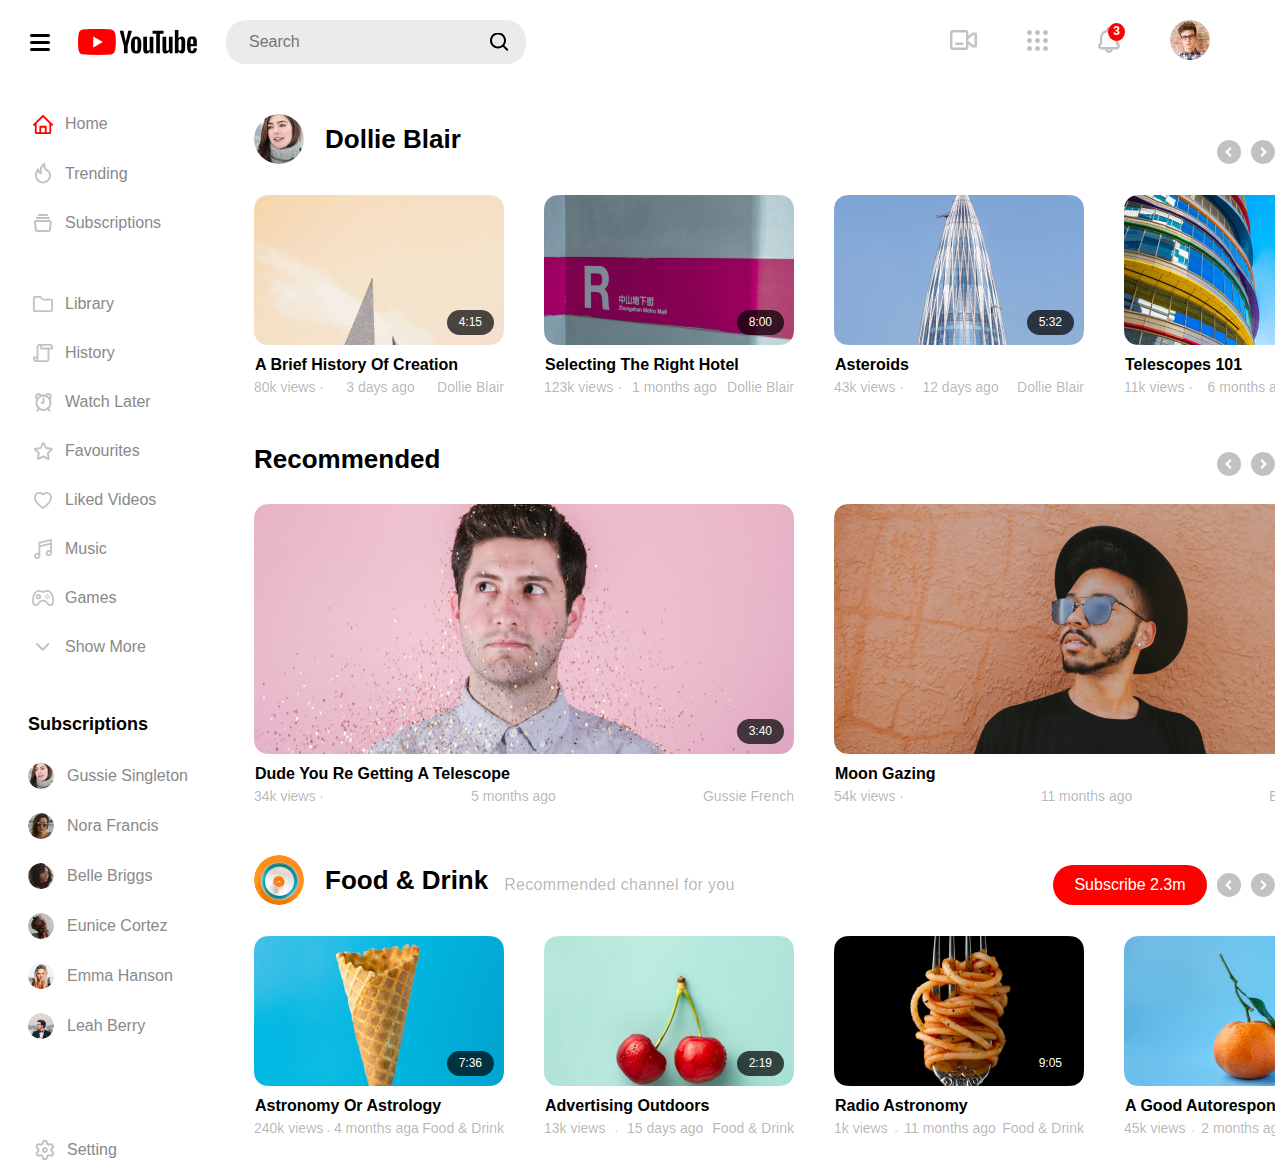
==== commit cb6f6fa8: "fix pixelprefect and media issues" ====
--- a/index.html
+++ b/index.html
@@ -232,7 +232,6 @@
         </aside>
 
         <main class="main-content">
-          <article class="profile-carousel-wrapper">
             <section class="preview">
               <div class="preview__header">
                 <div class="profile-section">
@@ -257,8 +256,8 @@
                 </div>
               </div>
 
-              <div class="preview__body">
-                <div class="video">
+              <div class="preview__body preview__body--main">
+                <div class="video video--main">
                   <div class="video__thumbnail">
                     <img
                       src="./assets/imgs/video-image-1.jpg"
@@ -274,7 +273,7 @@
                     <span class="video__category caption">Dollie Blair</span>
                   </div>
                 </div>
-                <div class="video">
+                <div class="video video--main">
                   <div class="video__thumbnail">
                     <img
                       src="./assets/imgs/video-image-2.jpg"
@@ -290,7 +289,7 @@
                     <span class="video__category caption">Dollie Blair</span>
                   </div>
                 </div>
-                <div class="video">
+                <div class="video video--main">
                   <div class="video__thumbnail">
                     <img
                       src="./assets/imgs/video-image-3.jpg"
@@ -306,7 +305,7 @@
                     <span class="video__category caption">Dollie Blair</span>
                   </div>
                 </div>
-                <div class="video">
+                <div class="video video--main">
                   <div class="video__thumbnail">
                     <img
                       src="./assets/imgs/video-image-4.jpg"
@@ -322,7 +321,7 @@
                     <span class="video__category caption">Dollie Blair</span>
                   </div>
                 </div>
-                <div class="video">
+                <div class="video video--main">
                   <div class="video__thumbnail">
                     <img
                       src="./assets/imgs/video-image-5.jpg"
@@ -339,7 +338,7 @@
                   </div>
                 </div>
 
-                <div class="video">
+                <div class="video video--main">
                   <div class="video__thumbnail">
                     <img
                       src="./assets/imgs/video-image-6.jpg"
@@ -357,7 +356,7 @@
                 </div>
               </div>
             </section>
-          </article>
+         
 
           <!-- Recommended Section -->
           <section class="preview preview--large">
--- a/css/main-content.css
+++ b/css/main-content.css
@@ -175,7 +175,7 @@
       align-self: center;
     }
   }
-  
+/*   
   @media (max-width: 480px) {
     .profile-section__header {
       display: none;
@@ -196,7 +196,7 @@
     .video-card__title {
       font-size: 16px;
     }
-  }
+  } */
   
   /* Медиазапросы */
   @media (max-width: 1200px) {
--- a/css/channel_page.css
+++ b/css/channel_page.css
@@ -338,6 +338,7 @@
     display: flex;
     flex-direction: column;
     row-gap: 28px;
+    margin-top: 13px;
     margin-bottom: 16px;
 }
 
@@ -552,62 +553,7 @@
     overflow: visible;
     text-overflow: unset;
 }
-
-/* Адаптивность */
-@media (max-width: 768px) {
-    .preview {
-        gap: 20px;
-    }
-
-    .preview__header {
-        flex-direction: column;
-        align-items: flex-start;
-        gap: 10px;
-        padding-right: 0;
-    }
-
-    .preview__body {
-        gap: 20px;
-        flex-wrap: wrap;
-    }
-
-    .video {
-        max-width: 180px;
-        min-width: 120px;
-        gap: 8px;
-    }
-
-    .video__title {
-        font: normal 700 14px/18px 'Mulish', sans-serif;
-    }
-
-    .video__info {
-        font: normal 400 12px/16px 'Mulish', sans-serif;
-    }
-}
-
-@media (max-width: 552px) {
-    .preview__header {
-        gap: 15px;
-    }
-
-    .video {
-        width: 100%;
-    }
-
-    .video__thumbnail {
-        border-radius: 8px;
-    }
-
-    .video__title {
-        font: normal 700 12px/16px 'Mulish', sans-serif;
-    }
-
-    .video__info {
-        font: normal 400 10px/14px 'Mulish', sans-serif;
-    }
-}
-
+/* max-width: 480px
 @media (max-width: 480px) {
     .preview__body {
         flex-direction: column;
@@ -622,46 +568,24 @@
         display: block;
         text-align: left;
     }
-}
-
-@media (max-width: 1440px) {
-    .channel-page {
-        padding: 0;
-    }
-
-    .channel-page__subscriptions {
-        display: none;
-    }
-
-    .channel-page__main-container {
-        row-gap: 0;
-    }
-
-    .video-description__title,
-    .video-description__text {
-        padding-right: 10px;
-    }
-
-    .sections-links__list-additional-elements {
-        display: none;
-    }
-
-    .sections-links__item-more-arrow {
-        display: block;
-    }
-}
-
-@media (max-width: 768px) {
-    .preview {
-        gap: 20px;
-    }
-
+
+    .video__title {
+        font: normal 700 12px/16px "Mulish", sans-serif;
+    }
+} */
+
+/* max-width: 552px */
+@media (max-width: 552px) {
     .preview__header {
-        padding-right: 0;
-    }
-
-    .preview__body {
-        gap: 20px;
+        gap: 15px;
+    }
+
+    .video {
+        width: 100%;
+    }
+
+    .video__thumbnail {
+        border-radius: 8px;
     }
 
     .video__title {
@@ -672,17 +596,6 @@
         font: normal 400 12px/16px "Mulish", sans-serif;
     }
 
-    .video {
-        align-items: center;
-        gap: 4px;
-    }
-
-    .video_channel-page {
-        align-items: stretch;
-    }
-}
-
-@media (max-width: 552px) {
     .channel-page {
         gap: 0;
         transform: translateY(0);
@@ -752,106 +665,141 @@
     }
 }
 
-@media (max-width: 480px) {
-    .video__info {
-        display: block;
-        text-align: left;
-    }
-
-    .video__title {
-        font: normal 700 12px/16px "Mulish", sans-serif;
-    }
-}
-
-
-/* media for main cont*/
-
+/* max-width: 768px */
 @media (max-width: 768px) {
+    .layout .wrapper {
+        display: flex;
+        flex-direction: column;
+        width: 100%;
+        max-width: none; 
+        padding: 0; 
+    }
+
+    .main-content {
+        width: 100%;
+        padding: 0; 
+        margin: 0; 
+        gap: 20px;
+    }
+    .preview {
+        gap: 20px;
+        width: 100%;
+        margin: 0;
+        padding: 0 10px;
+    }
+
     .preview__header,
     .channel-page__video-description {
         display: none;
-      }
-      .channel-page__header{
+    }
+
+    .preview__body {
+        display: flex;
+        flex-direction: column;
+        gap: 100px;
+        margin-left: 20px;
+        align-items: flex-start;
+        width: 100%;
+    }
+
+    .video {
+        display: flex;
+        flex-direction: column;
+        width: 90%;
+        max-width: 600px; 
+        box-sizing: border-box;
+        margin-bottom: 120px;
+        
+    }
+
+    .video__thumbnail {
+        position: relative;
+        width: 100%; 
+        height: auto; 
+        border-radius: 14px;
+        margin-bottom: 10px; 
+    }
+
+    .video__image {
+        width: 100%;
+        height: auto;
+        object-fit: cover;
+    }
+
+    .video__title {
+        font: normal 700 16px/20px "Mulish", sans-serif;
+        text-align: left;
+        margin: 0;
+        width: 100%;
+        max-width: 500px;
+    }
+
+    .video__info {
+        font: normal 400 12px/16px "Mulish", sans-serif;
+    }
+
+    .channel-page__header {
         display: flex;
         flex-direction: column;
         gap: 30px;
         position: relative;
-        z-index:1
-        
-      }
-      .channel-page__image {
-        height: 100px; 
-        width: 100vw; 
-        margin: 0; 
-        padding: 0; 
+        z-index: 1;
+    }
+
+    .channel-page__image {
+        height: 100px;
+        width: 100vw;
+        margin: 0;
+        padding: 0;
         display: block;
         position: relative;
-      }
-      
-      .channel-page__header-left-side-container{
+    }
+
+    .channel-page__header-left-side-container {
         display: flex;
         flex-direction: column;
         gap: 2px;
         margin-left: 30px;
         margin-right: auto;
         margin-top: -75px;
-        
-      }
-      .channel-page__notification-icon {
+    }
+    .channel-page__header-right-side-container {
+        margin-left: 10px;
+    }
+
+    .channel-page__notification-icon {
         display: none;
-      }
-      .preview {
-        width: 100vw; 
-        margin: 0 auto; 
-        padding: 0; 
-      }
-
-      .preview__body {
-        display: flex;
-        flex-direction: column;
-        gap: 40px; 
-        align-items: center; 
-        width: 100%; 
-      }
-      .preview__body--channel {
-        display: flex;
-        flex-direction: column;
-        gap: 180px; 
-        align-items: center; 
-        width: 100%; 
-      }
-      
-      .video {
-        display: flex;
-        flex-direction: column;
-        width: 100%; 
-        max-width: 500px; 
-        align-items: center; 
-        margin-bottom: 4px;
-      }
-    
-      /* Превью видео */
-      .video__thumbnail {
-        width: 100%; 
-        height: auto; 
-        max-width: 500px; 
-        border-radius: 14px;
-      }
-    
-      .video__image {
-        width: 100%; /* Растягиваем изображение */
-        height: auto;
-        object-fit: cover;
-      }
-    
-      .video__title {
-        font-family: 'Mulish', sans-serif;
-        font-size: 16px; 
-        font-weight: 700;
-        line-height: 20px;
-        text-align: left;
-        margin: 0; 
-        width: 100%;
-        max-width: 500px; 
-      }
-}+    }
+
+    .sections-links__list-general-elements {
+        margin-left: 30px;
+    }
+}
+
+/* max-width: 1440px */
+@media (max-width: 1440px) {
+    .channel-page {
+        padding: 0;
+    }
+
+    .channel-page__subscriptions {
+        display: none;
+    }
+
+    .channel-page__main-container {
+        row-gap: 0;
+    }
+
+    .video-description__title,
+    .video-description__text {
+        padding-right: 10px;
+    }
+
+    .sections-links__list-additional-elements {
+        display: none;
+    }
+
+    .sections-links__item-more-arrow {
+        display: block;
+    }
+}
